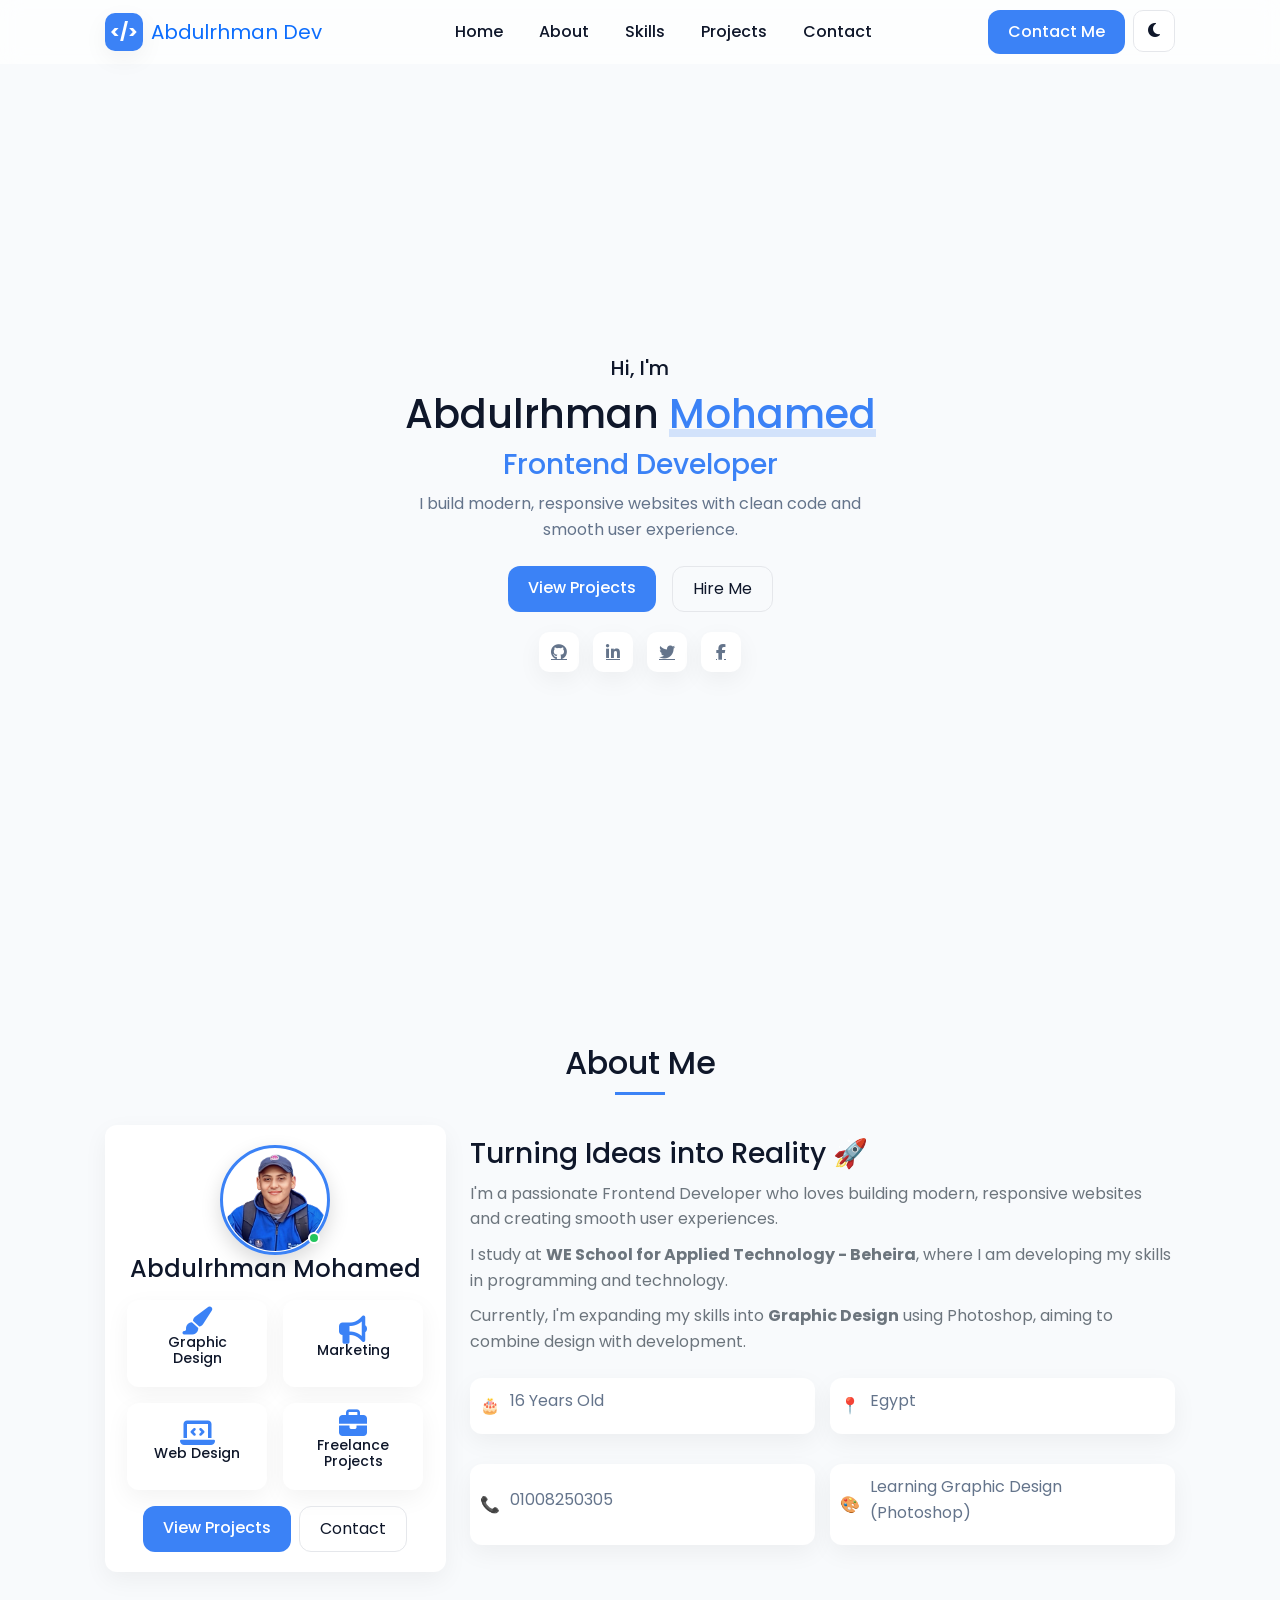
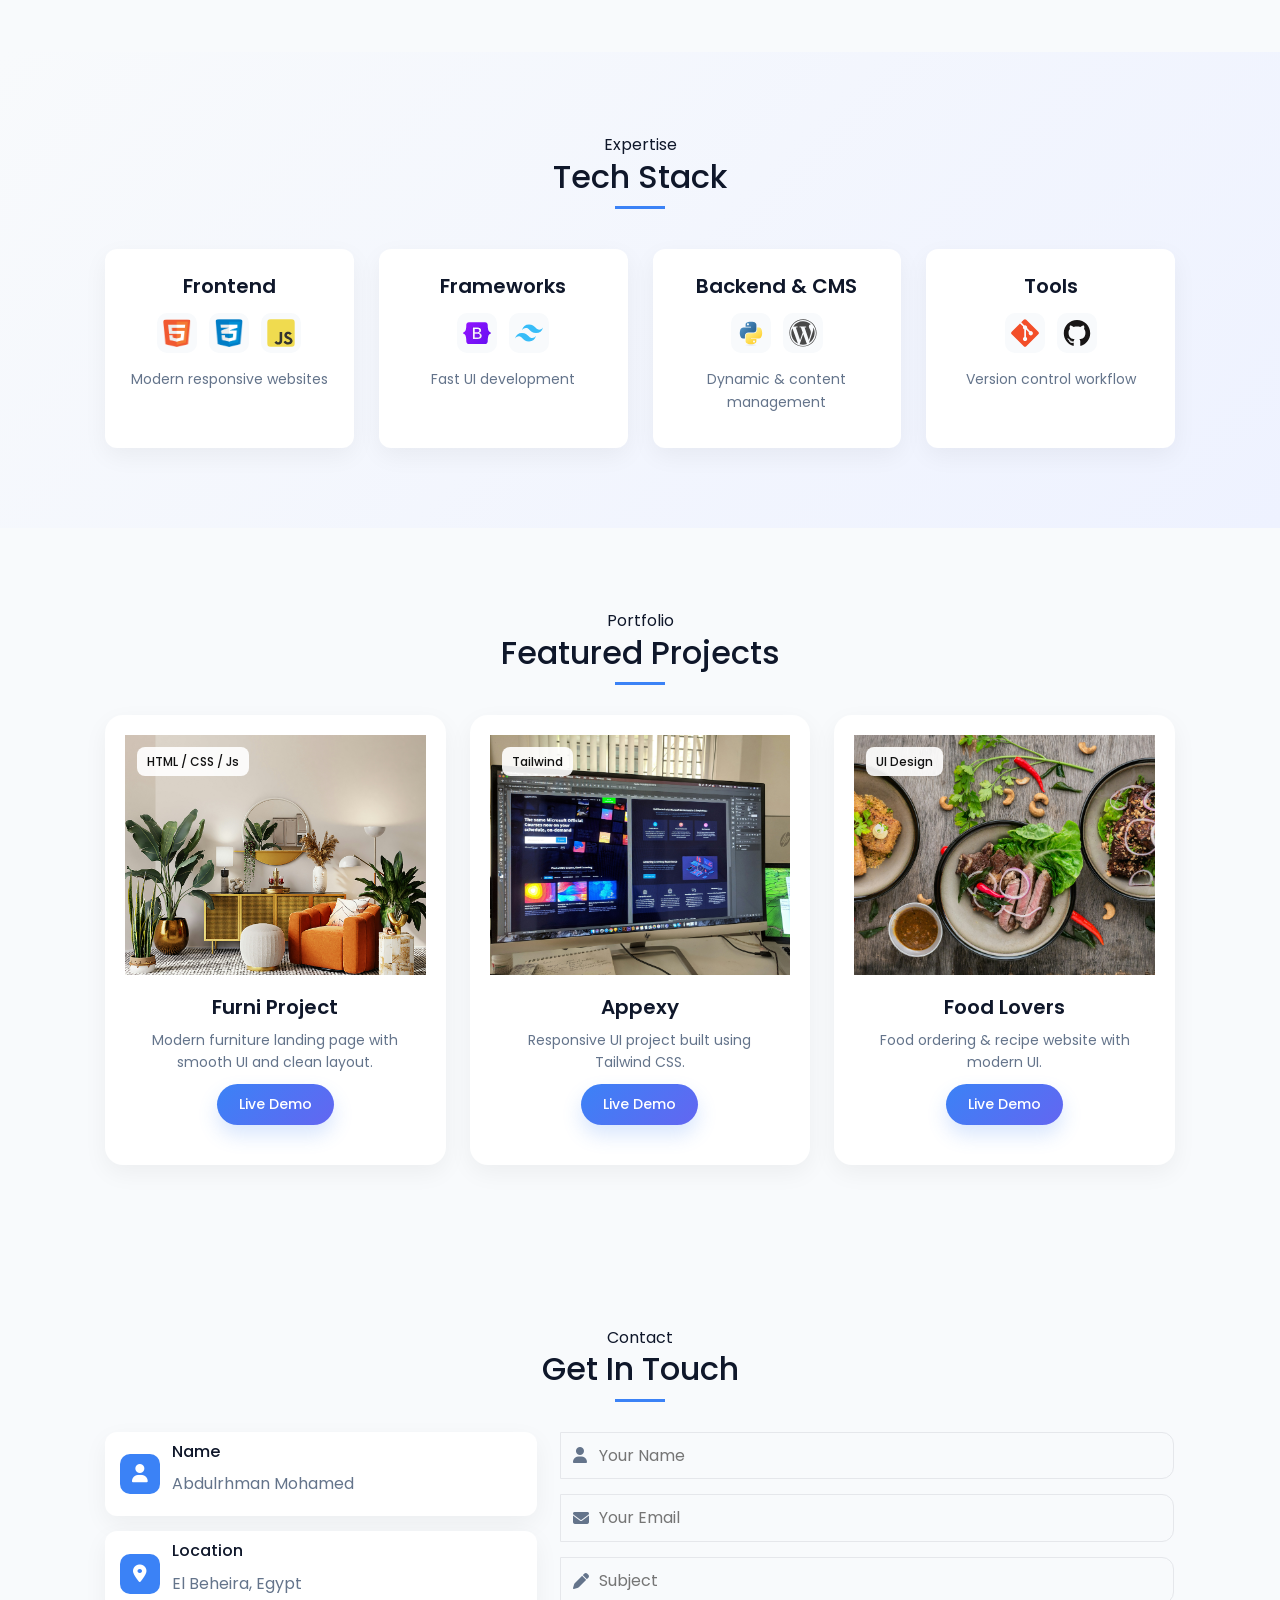
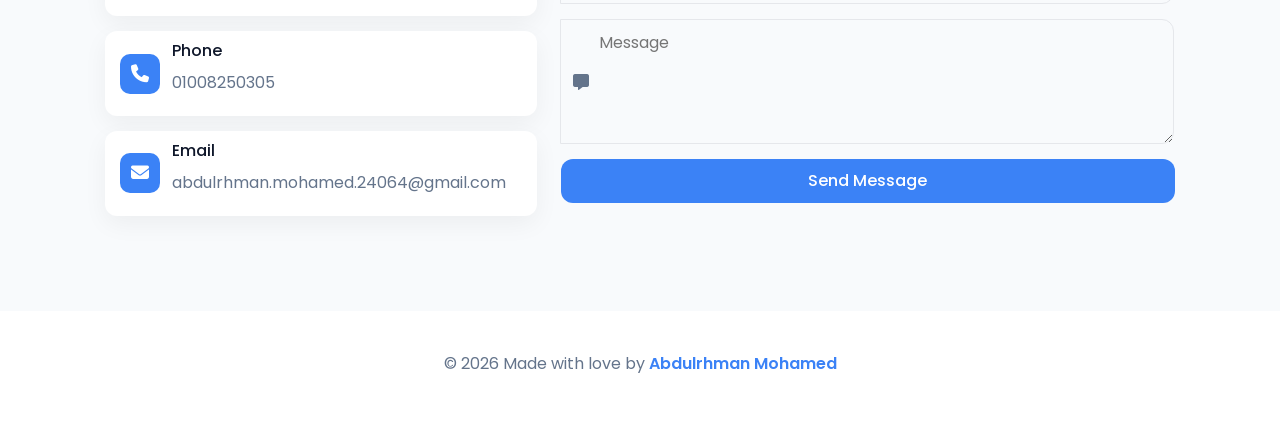
==== index.html @ c776bd5c "Add index page" ====
<!DOCTYPE html>
<html lang="en">

<head>
    <meta charset="UTF-8">
    <meta name="viewport" content="width=device-width, initial-scale=1.0">
    <title>Abdulrhman | Portfolio</title>
    <link rel="icon" href="https://cdn.jsdelivr.net/npm/bootstrap-icons@1.10.5/icons/code-slash.svg">

    <!-- Google Font -->
    <link href="https://fonts.googleapis.com/css2?family=Poppins:wght@300;400;500;600;700&display=swap"
        rel="stylesheet">

    <!-- Font Awesome -->
    <link rel="stylesheet" href="https://cdnjs.cloudflare.com/ajax/libs/font-awesome/6.5.0/css/all.min.css">

    <!-- Bootstrap -->
    <link rel="stylesheet" href="css/bootstrap.min.css">

    <!-- Main CSS -->
    <link rel="stylesheet" href="css/style.css">
</head>

<body>
    <!-- NAVBAR -->
    <nav class="navbar navbar-expand-lg main-navbar">
        <div class="container">
            <a class="navbar-brand d-flex align-items-center gap-2" href="#">
                <div class="logo-icon"><span>&lt;/&gt;</span></div>
                <span>Abdulrhman Dev</span>
            </a>
            <button class="navbar-toggler" type="button" data-bs-toggle="collapse" data-bs-target="#navbarMenu">
                <span class="navbar-toggler-icon"></span>
            </button>

            <div class="collapse navbar-collapse" id="navbarMenu">
                <ul class="navbar-nav mx-auto text-center">
                    <li class="nav-item"><a class="nav-link" href="#home">Home</a></li>
                    <li class="nav-item"><a class="nav-link" href="#about">About</a></li>
                    <li class="nav-item"><a class="nav-link" href="#expertise">Skills</a></li>
                    <li class="nav-item"><a class="nav-link" href="#projects">Projects</a></li>
                    <li class="nav-item"><a class="nav-link" href="#contact">Contact</a></li>
                </ul>
                <div class="d-flex gap-2">
                    <a href="#contact" class="btn main-btn">Contact Me</a>
                    <button id="themeToggle" class="theme-toggle">
                        <i class="fa-solid fa-moon"></i>
                    </button>
                </div>
            </div>
        </div>
    </nav>

    <!-- HERO -->
    <header id="home" class="hero-section">
        <div class="container text-center">
            <h5 class="hero-subtitle">Hi, I'm</h5>
            <h1 class="hero-title">Abdulrhman <span class="highlight">Mohamed</span></h1>
            <h3 class="hero-role">Frontend Developer</h3>
            <p class="hero-description">I build modern, responsive websites with clean code and smooth user experience.
            </p>
            <div class="mt-4 d-flex justify-content-center gap-3 flex-wrap">
                <a href="#projects" class="btn main-btn">View Projects</a>
                <a href="#contact" class="btn secondary-btn">Hire Me</a>
            </div>
            <div class="social-icons">
                <a href="https://github.com/abdo-m-dev" target="_blank"><i class="fab fa-github"></i></a>
                <a href="https://www.linkedin.com/in/abdulrhman-mohamed-a7a2b8349/"><i class="fab fa-linkedin-in"></i></a>
                <a href="#"><i class="fab fa-twitter"></i></a>
                <a href="https://www.facebook.com/profile.php?id=61552136586555"><i class="fab fa-facebook-f"></i></a>
            </div>
        </div>
    </header>

    <!-- ABOUT -->
    <section id="about">
        <div class="container">
            <div class="section-header text-center">
                <h2 class="section-title">About Me</h2>
                <div class="section-underline"></div>
            </div>
            <div class="row align-items-center g-4">
                <div class="col-lg-4">
                    <div class="about-card text-center">
                        <div class="image-wrapper">
                            <img src="images/profile.png" alt="profile" class="about-image">
                            <span class="status-dot"></span>
                        </div>
                        <h4>Abdulrhman Mohamed</h4>
                        <div class="freelance-cards d-flex flex-wrap justify-content-center gap-3 mt-3">
                            <div class="freelance-card"><i class="fa-solid fa-paint-brush fa-lg"></i>
                                <h5>Graphic Design</h5>
                            </div>
                            <div class="freelance-card"><i class="fa-solid fa-bullhorn fa-lg"></i>
                                <h5>Marketing</h5>
                            </div>
                            <div class="freelance-card"><i class="fa-solid fa-laptop-code fa-lg"></i>
                                <h5>Web Design</h5>
                            </div>
                            <div class="freelance-card"><i class="fa-solid fa-briefcase fa-lg"></i>
                                <h5>Freelance Projects</h5>
                            </div>
                        </div>
                        <div class="mt-3 d-flex gap-2 justify-content-center flex-wrap">
                            <a href="#projects" class="btn main-btn">View Projects</a>
                            <a href="#contact" class="btn secondary-btn">Contact</a>
                        </div>
                    </div>
                </div>

                <div class="col-lg-8">
                    <h3>Turning Ideas into Reality 🚀</h3>
                    <p class="text-muted">I'm a passionate Frontend Developer who loves building modern, responsive
                        websites and creating smooth user experiences.</p>
                    <p class="text-muted">I study at <strong>WE School for Applied Technology - Beheira</strong>, where
                        I am developing my skills in programming and technology.</p>
                    <p class="text-muted">Currently, I'm expanding my skills into <strong>Graphic Design</strong> using
                        Photoshop, aiming to combine design with development.</p>

                    <div class="about-info mt-4">
                        <div class="info-item"><span>🎂</span>
                            <p>16 Years Old</p>
                        </div>
                        <div class="info-item"><span>📍</span>
                            <p>Egypt</p>
                        </div>
                        <div class="info-item"><span>📞</span>
                            <p>01008250305</p>
                        </div>
                        <div class="info-item"><span>🎨</span>
                            <p>Learning Graphic Design (Photoshop)</p>
                        </div>
                    </div>
                </div>
            </div>
        </div>
    </section>
    <!-- SKILLS ================= -->
    <section id="expertise" class="expertise-section">
        <div class="container">

            <div class="section-header text-center">
                <span class="section-badge">Expertise</span>
                <h2 class="section-title">Tech Stack</h2>
                <div class="section-underline"></div>
            </div>

            <div class="expertise-grid">

                <!-- Frontend -->
                <div class="expertise-card">
                    <h5>Frontend</h5>
                    <div class="skills-logos">
                        <img src="images/Skills icons/html.png" alt="HTML">
                        <img src="images/Skills icons/css.png" alt="Css">
                        <img src="images/Skills icons/javascript-original.svg"
                            alt="JavaScript">
                    </div>
                    <p>Modern responsive websites</p>
                </div>

                <!-- Frameworks -->
                <div class="expertise-card">
                    <h5>Frameworks</h5>
                    <div class="skills-logos">
                        <img src="images/Skills icons/bootstrap-original.svg"
                            alt="Bootstrap">
                        <img src="images/Skills icons/tailwindcss-original.svg"
                            alt="Tailwind CSS">
                    </div>
                    <p>Fast UI development</p>
                </div>

                <!-- Backend / CMS -->
                <div class="expertise-card">
                    <h5>Backend & CMS</h5>
                    <div class="skills-logos">
                        <img src="images/Skills icons/python-original.svg"
                            alt="Python">
                        <img src="images/Skills icons/wordpress-plain.svg"
                            alt="WordPress">
                    </div>
                    <p>Dynamic & content management</p>
                </div>

                <!-- Tools -->
                <div class="expertise-card">
                    <h5>Tools</h5>
                    <div class="skills-logos">
                        <img src="images/Skills icons/git-original.svg" alt="Git">
                        <img src="images/Skills icons/github-original.svg"
                            alt="GitHub">
                    </div>
                    <p>Version control workflow</p>
                </div>

            </div>
        </div>
    </section>

    <!-- ================= PROJECTS ================= -->
    <section id="projects">
        <div class="container">

            <div class="section-header text-center">
                <span class="section-badge">Portfolio</span>
                <h2 class="section-title">Featured Projects</h2>
                <div class="section-underline"></div>
            </div>

            <div class="row g-4">

                <!-- Project -->
                <div class="col-lg-4 col-md-6">
                    <div class="project-card">

                        <div class="project-img">
                            <img src="images/Projects/Furni Proj.jpg" alt="Furni Project">
                            <div class="project-overlay">
                                <a href="https://abdo-m-dev.github.io/Frni-proj/" target="_blank" class="icon-btn">
                                    <i class="fa-solid fa-eye"></i>
                                </a>

                                <a href="https://github.com/abdo-m-dev/Frni-proj" target="_blank" class="icon-btn">
                                    <i class="fa-brands fa-github"></i>
                                </a>
                            </div>

                            <span class="project-badge">HTML / CSS / Js</span>
                        </div>

                        <div class="project-content">
                            <h5>Furni Project</h5>
                            <p>Modern furniture landing page with smooth UI and clean layout.</p>

                            <div class="project-buttons">
                                <a href="https://abdo-m-dev.github.io/Frni-proj/" target="_blank" class="btn main-btn">
                            Live Demo
                                </a>
                            </div>
                        </div>

                    </div>
                </div>

                <!-- Project -->
                <div class="col-lg-4 col-md-6">
                    <div class="project-card">

                        <div class="project-img">
                            <img src="images/Projects/Appexy.jpg" alt="Appexy">

                            <div class="project-overlay">
                                <a href="https://abdo-m-dev.github.io/Appexy/" target="_blank" class="icon-btn">
                                    <i class="fa-solid fa-eye"></i>
                                </a>

                                <a href="https://github.com/abdo-m-dev/Appexy" target="_blank" class="icon-btn">
                                    <i class="fa-brands fa-github"></i>
                                </a>
                            </div>

                            <span class="project-badge">Tailwind</span>
                        </div>

                        <div class="project-content">
                            <h5>Appexy</h5>
                            <p>Responsive UI project built using Tailwind CSS.</p>

                            <div class="project-buttons">
                                <a href="https://abdo-m-dev.github.io/Appexy/" target="_blank" class="btn main-btn">
                                Live Demo
                                </a>
                            </div>
                        </div>

                    </div>
                </div>

                <!-- Project -->
                <div class="col-lg-4 col-md-6">
                    <div class="project-card">

                        <div class="project-img">
                            <img src="images/Projects/Food Lovers.jpg" alt="Food">
                            <div class="project-overlay">
                                <a href="https://abdo-m-dev.github.io/FoodLovers/" target="_blank" class="icon-btn">
                                    <i class="fa-solid fa-eye"></i>
                                </a>

                                <a href="https://github.com/abdo-m-dev/FoodLovers" target="_blank" class="icon-btn">
                                    <i class="fa-brands fa-github"></i>
                                </a>
                            </div>

                            <span class="project-badge">UI Design</span>
                        </div>

                        <div class="project-content">
                            <h5>Food Lovers</h5>
                            <p>Food ordering & recipe website with modern UI.</p>

                            <div class="project-buttons">
                                <a href="https://abdo-m-dev.github.io/FoodLovers/" target="_blank" class="btn main-btn">
                                    Live Demo
                                </a>
                            </div>
                        </div>

                    </div>
                </div>

            </div>
        </div>
    </section>
    <!-- ================= CONTACT ================= -->
    <section id="contact" class="contact-section">
        <div class="container">

            <div class="section-header text-center">
                <span class="section-badge">Contact</span>
                <h2 class="section-title">Get In Touch</h2>
                <div class="section-underline"></div>
            </div>

            <div class="row g-4">

                <!-- INFO -->
                <div class="col-md-5">
                    <div class="contact-info-box">

                        <div class="info-item">
                            <i class="fas fa-user"></i>
                            <div>
                                <h6>Name</h6>
                                <p>Abdulrhman Mohamed</p>
                            </div>
                        </div>

                        <div class="info-item">
                            <i class="fas fa-location-dot"></i>
                            <div>
                                <h6>Location</h6>
                                <p>El Beheira, Egypt</p>
                            </div>
                        </div>

                        <div class="info-item">
                            <i class="fas fa-phone"></i>
                            <div>
                                <h6>Phone</h6>
                                <p>01008250305</p>
                            </div>
                        </div>

                        <div class="info-item">
                            <i class="fas fa-envelope"></i>
                            <div>
                                <h6>Email</h6>
                                <p>abdulrhman.mohamed.24064@gmail.com</p>
                            </div>
                        </div>

                    </div>
                </div>

                <!-- FORM -->
                <div class="col-md-7">
                    <form class="contact-form">

                        <div class="input-group">
                            <i class="fas fa-user"></i>
                            <input type="text" placeholder="Your Name">
                        </div>

                        <div class="input-group">
                            <i class="fas fa-envelope"></i>
                            <input type="email" placeholder="Your Email">
                        </div>

                        <div class="input-group">
                            <i class="fas fa-pen"></i>
                            <input type="text" placeholder="Subject">
                        </div>

                        <div class="input-group">
                            <i class="fas fa-message"></i>
                            <textarea rows="4" placeholder="Message"></textarea>
                        </div>

                        <button class="btn main-btn w-100">Send Message</button>

                    </form>
                </div>

            </div>

        </div>
    </section>

    <!-- ================= FOOTER ================= -->
    <footer class="footer text-center">
        <div class="container">
            <p>
                © 2026 Made with love by
                <span class="footer-name">Abdulrhman Mohamed</span>
            </p>
        </div>
    </footer>

    <!-- ================= SCROLL TO TOP BUTTON ================= -->
    <button id="scrollTopBtn">↑</button>

    <!-- ================= JS SCRIPTS ================= -->
    <script src="js/bootstrap.bundle.min.js"></script>
    <script src="js/main.js"></script>
---- css/style.css ----
/* ================= ROOT ================= */
:root {
    --bg: #f8fafc;
    --text: #0f172a;
    --muted: #64748b;

    --primary: #3b82f6;
    --primary-hover: #2563eb;

    --card: #ffffff;
    --border: #e5e7eb;

    --radius: 12px;
    --transition: 0.3s ease;

    --shadow: 0 8px 25px rgba(0,0,0,0.05);
    --shadow-hover: 0 15px 35px rgba(59,130,246,0.12);
}

/* DARK MODE */
body.dark-mode {
    --bg: #020617;
    --text: #e2e8f0;
    --muted: #94a3b8;

    --card: #0f172a;
    --border: #1e293b;
}

/* ================= RESET ================= */
* {
    margin: 0;
    padding: 0;
    box-sizing: border-box;
}

body {
    font-family: 'Poppins', sans-serif;
    background: var(--bg);
    color: var(--text);
    scroll-behavior: smooth;
    line-height: 1.6;
}

/* ================= GLOBAL ================= */
section {
    padding: 80px 0;
}

.container {
    max-width: 1100px;
    margin: auto;
    padding: 0 15px;
}

h1,h2,h3,h4,h5,h6 {
    margin-bottom: 10px;
}

p {
    color: var(--muted);
    margin-bottom: 10px;
}

/* Scroll Button */
#scrollTopBtn {
    position: fixed;
    bottom: 25px;
    right: 25px;
    width: 45px;
    height: 45px;
    border: none;
    border-radius: 50%;
    background: var(--primary);
    color: #fff;
    font-size: 20px;
    cursor: pointer;
    display: none;
    box-shadow: var(--shadow);
    transition: var(--transition);
}

#scrollTopBtn:hover {
    transform: translateY(-5px);
    background: var(--primary-hover);
}

/* ================= NAVBAR ================= */
.main-navbar {
    position: sticky;
    top: 0;
    z-index: 999;
    background: rgba(255,255,255,0.7);
    backdrop-filter: blur(10px);
    transition: 0.3s;
}

body.dark-mode .main-navbar {
    background: rgba(15,23,42,0.7);
    backdrop-filter: blur(10px);
    border-bottom: 1px solid var(--border);
}

.logo-icon {
    width: 38px;
    height: 38px;
    background: var(--primary);
    color: #fff;
    display: flex;
    align-items: center;
    justify-content: center;
    border-radius: 10px;
    font-weight: 700;
    font-size: 18px;
    box-shadow: var(--shadow);
    transition: var(--transition);
}

.logo-icon:hover {
    transform: scale(1.1);
    background: var(--primary-hover);
}

.navbar .nav-link {
    color: var(--text);
    margin: 0 10px;
    font-weight: 500;
    position: relative;
}

/* underline */
.navbar .nav-link::after {
    content: "";
    position: absolute;
    left: 0;
    bottom: -4px;
    width: 0%;
    height: 2px;
    background: var(--primary);
    transition: var(--transition);
}

.navbar .nav-link:hover::after {
    width: 100%;
}

/* Hamburger Fix */
.navbar-toggler {
    border: none;
    outline: none;
}

.navbar-toggler-icon {
    background-image: none;
    width: 25px;
    height: 3px;
    background-color: var(--text);
    position: relative;
    display: block;
}

.navbar-toggler-icon::before,
.navbar-toggler-icon::after {
    content: "";
    position: absolute;
    width: 25px;
    height: 3px;
    background-color: var(--text);
    left: 0;
    transition: 0.3s;
}

.navbar-toggler-icon::before {
    top: -8px;
}

.navbar-toggler-icon::after {
    top: 8px;
}

.theme-toggle {
    border: 1px solid var(--border);
    background: var(--card);
    color: var(--text);
    width: 42px;
    height: 42px;
    border-radius: 10px;
    cursor: pointer;
    transition: 0.3s ease;
}

.theme-toggle:hover {
    background: var(--primary);
    color: #fff;
}

/* ================= HERO ================= */
.hero-section {
    min-height: 100vh;
    display: flex;
    align-items: center;
    text-align: center;
}

.highlight {
    color: var(--primary);
    position: relative;
}

.highlight::after {
    content: "";
    position: absolute;
    width: 100%;
    height: 8px;
    background: var(--primary);
    bottom: 5px;
    left: 0;
    z-index: -1;
    opacity: 0.2;
}

.hero-role {
    color: var(--primary);
    margin: 10px 0;
}

.hero-description {
    max-width: 500px;
    margin: 0 auto;
}

/* ================= BUTTONS ================= */
.main-btn {
    background: var(--primary);
    color: #fff;
    border-radius: var(--radius);
    padding: 10px 20px;
    border: none;
    font-weight: 500;
    transition: 0.3s;
}

.main-btn:hover {
    background: var(--primary-hover);
}

.secondary-btn {
    border: 1px solid var(--border);
    background: transparent;
    color: var(--text);
    border-radius: var(--radius);
    padding: 10px 20px;
    transition: 0.3s;
}

.secondary-btn:hover {
    background: var(--primary);
    color: #fff;
}

/* ================= SOCIAL ================= */
.social-icons {
    margin-top: 20px;
}

.social-icons a {
    width: 40px;
    height: 40px;
    display: inline-flex;
    align-items: center;
    justify-content: center;
    border-radius: 10px;
    background: var(--card);
    color: var(--muted);
    margin: 0 5px;
    transition: var(--transition);
    box-shadow: var(--shadow);
}

.social-icons a:hover {
    background: var(--primary);
    color: #fff;
    transform: translateY(-3px);
}

/* ================= SECTIONS ================= */
.section-title {
    font-size: 32px;
    text-align: center;
}

.section-underline {
    width: 50px;
    height: 3px;
    background: var(--primary);
    margin: 10px auto 30px;
}

/* ================= CARDS ================= */
.about-card,
.project-card {
    background: var(--card);
    padding: 20px;
    border-radius: var(--radius);
    box-shadow: var(--shadow);
    transition: var(--transition);
    height: 100%;
}

.about-card:hover,
.project-card:hover {
    transform: translateY(-6px);
    box-shadow: var(--shadow-hover);
}

/* ================= ABOUT ================= */
.about-image {
    width: 110px;
    height: 110px;
    border-radius: 50%;
    object-fit: cover;
    display: block;
    margin: 0 auto 15px;
    border: 3px solid var(--primary);
    box-shadow: 0 8px 20px rgba(0,0,0,0.15);
    transition: 0.3s ease;
    padding: 1%;
}

.about-info {
    display: grid;
    grid-template-columns: repeat(2, 1fr);
    gap: 15px;
}

.about-info .info-item {
    display: flex;
    align-items: center;
    gap: 10px;
    background: var(--card);
    padding: 10px;
    border-radius: var(--radius);
    box-shadow: var(--shadow);
    transition: var(--transition);
}

.about-info .info-item:hover {
    transform: translateY(-4px);
    box-shadow: var(--shadow-hover);
}

/* Image Wrapper */
.image-wrapper {
    position: relative;
    width: fit-content;
    margin: auto;
}

.about-image {
    width: 110px;
    height: 110px;
    border-radius: 50%;
    object-fit: cover;
    display: block;
    margin: 0 auto;
    border: 3px solid var(--primary);
    box-shadow: 0 8px 20px rgba(0,0,0,0.15);
    transition: transform 0.3s ease;
}

.status-dot {
    position: absolute;
    bottom: 11px;
    right: 10px;
    width: 12px;
    height: 12px;
    background: #22c55e;
    border-radius: 50%;
    border: 2px solid var(--card);
    animation: scaleDot 1.8s ease-in-out infinite;
    transition: transform 0.3s ease;
}

.image-wrapper:hover .about-image {
    transform: scale(1.05);
}

.image-wrapper:hover .status-dot {
    transform: scale(1.5);
}

@keyframes scaleDot {
    0%, 100% { transform: scale(1); }
    50% { transform: scale(1.25); }
}

.about-image:hover {
    transform: scale(1.05);
}

/* ================= FREELANCE ================= */
.freelance-cards {
  display: flex;
  flex-wrap: wrap;
  gap: 20px;
  justify-content: center;
}

.freelance-card {
  width: 40%;
  background: var(--card);
  color: var(--text);
  border-radius: var(--radius);
  padding: 20px 15px;
  text-align: center;
  box-shadow: var(--shadow);
  transition: transform 0.3s ease, box-shadow 0.3s ease;
  cursor: pointer;
  min-width: 140px;
  display: flex;
  flex-direction: column;
  align-items: center;
  justify-content: center;
  gap: 12px;
}

.freelance-card i {
  font-size: 28px;
  color: var(--primary);
  transition: transform 0.3s ease, color 0.3s ease;
}

.freelance-card h5 {
  margin: 0;
  font-size: 14px;
  font-weight: 500;
  transition: color 0.3s ease;
}

.freelance-card:hover {
  transform: translateY(-8px);
  box-shadow: 0 15px 35px rgba(59,130,246,0.12);
}

.freelance-card:hover i {
  transform: scale(1.2);
  color: var(--primary-hover);
}

.freelance-card:hover h5 {
  color: var(--text);
}

/* ================= SKILLS ================= */
.expertise-section {
    background: linear-gradient(135deg, var(--bg), #eef2ff);
}

body.dark-mode .expertise-section {
    background: #020617;
}

.expertise-grid {
    display: grid;
    grid-template-columns: repeat(auto-fit, minmax(240px, 1fr));
    gap: 25px;
    margin-top: 40px;
}

.expertise-card {
    background: var(--card);
    padding: 25px;
    border-radius: var(--radius);
    text-align: center;
    box-shadow: var(--shadow);
    transition: var(--transition);
    position: relative;
}

.expertise-card:hover {
    transform: translateY(-10px);
    box-shadow: var(--shadow-hover);
}

.expertise-card h5 {
    margin-bottom: 15px;
    font-weight: 600;
}

.skills-logos {
    display: flex;
    justify-content: center;
    flex-wrap: wrap;
    gap: 12px;
    margin-bottom: 15px;
}

.skills-logos img {
    width: 40px;
    height: 40px;
    padding: 6px;
    background: var(--bg);
    border-radius: 10px;
    transition: var(--transition);
}

.skills-logos img:hover {
    transform: scale(1.3);
}

.expertise-card p {
    font-size: 14px;
}

@media (max-width: 768px) {
    .skills-logos img {
        width: 35px;
        height: 35px;
    }
}
/* ===== PROJECTS===== */

.project-card {
    border-radius: 18px;
    overflow: hidden;
    background: var(--card);
    transition: 0.4s ease;
    position: relative;
}

/* Hover Elevation */
.project-card:hover {
    transform: translateY(-12px) scale(1.01);
    box-shadow: 0 20px 50px rgba(0,0,0,0.1);
}

/* IMAGE */
.project-img {
    position: relative;
    overflow: hidden;
}

.project-img img {
    width: 100%;
    height: 240px;
    object-fit: cover;
    transition: 0.6s ease;
}

/* Smooth Zoom */
.project-card:hover img {
    transform: scale(1.08);
}

/* OVERLAY (Glass effect 💎) */
.project-overlay {
    position: absolute;
    inset: 0;
    display: flex;
    justify-content: center;
    align-items: center;
    gap: 18px;

    background: rgba(15,23,42,0.4);
    backdrop-filter: blur(6px);

    opacity: 0;
    transition: 0.4s;
}

.project-card:hover .project-overlay {
    opacity: 1;
}

/* ICON BUTTON */
.icon-btn {
    width: 48px;
    height: 48px;
    border-radius: 50%;
    background: rgba(255,255,255,0.9);
    color: #111;

    display: flex;
    align-items: center;
    justify-content: center;

    font-size: 18px;

    transition: 0.3s;
}

/* Hover ناعم مش لون تقيل */
.icon-btn:hover {
    transform: translateY(-5px) scale(1.1);
    background: white;
    box-shadow: 0 10px 25px rgba(0,0,0,0.15);
}

/* BADGE */
.project-badge {
    position: absolute;
    top: 12px;
    left: 12px;
    background: rgba(255,255,255,0.9);
    color: #111;
    padding: 5px 10px;
    font-size: 12px;
    border-radius: 8px;
    font-weight: 500;
}

/* CONTENT */
.project-content {
    padding: 20px;
    text-align: center;
}

.project-content h5 {
    font-weight: 600;
}

.project-content p {
    font-size: 14px;
}
.project-buttons .main-btn {
    position: relative;
    overflow: hidden;
    border-radius: 30px;
    padding: 10px 22px;
    font-size: 14px;
    font-weight: 500;
    background: linear-gradient(135deg, #3b82f6, #6366f1);
    border: none;
    color: #fff;
    transition: 0.4s;
    box-shadow: 0 10px 20px rgba(59,130,246,0.2);
}

/* Glow effect */
.project-buttons .main-btn::before {
    content: "";
    position: absolute;
    top: 0;
    left: -100%;
    width: 100%;
    height: 100%;
    background: linear-gradient(120deg, transparent, rgba(255,255,255,0.4), transparent);
    transition: 0.5s;
}

/* Hover */
.project-buttons .main-btn:hover::before {
    left: 100%;
}

.project-buttons .main-btn:hover {
    transform: translateY(-3px) scale(1.03);
    box-shadow: 0 15px 30px rgba(99,102,241,0.4);
}
/* Responsive */
@media (max-width: 768px) {
    .project-img img {
        height: 200px;
    }
}
/* ================= CONTACT ================= */
.contact-info-box .info-item {
  display: flex;
  align-items: center;
  gap: 12px;
  margin-bottom: 15px;
  background: var(--card);
  padding: 10px 15px;
  border-radius: var(--radius);
  box-shadow: var(--shadow);
  transition: box-shadow 0.3s ease;
}

.contact-info-box .info-item i {
  width: 40px;
  height: 40px;
  min-width: 40px;
  display: flex;
  align-items: center;
  justify-content: center;
  font-size: 18px;
  background: var(--primary);
  color: #fff;
  border-radius: 10px;
  flex-shrink: 0;
  transition: transform 0.3s ease, background 0.3s ease;
}

.contact-info-box .info-item:hover {
  box-shadow: var(--shadow-hover);
}

.contact-info-box .info-item:hover i {
  transform: scale(1.1);
  background: var(--primary-hover);
}

@media (max-width: 768px) {
  .contact-info-box .info-item {
    flex-direction: row;
    gap: 10px;
  }

  .contact-info-box .info-item i {
    width: 35px;
    height: 35px;
    font-size: 16px;
  }
}

.info-item {
    display: flex;
    align-items: center;
    gap: 12px;
    margin-bottom: 15px;
}

.info-item i {
    width: 40px !important;
    height: 40px !important;
    background: var(--primary);
    color: #fff;
    border-radius: 10px;
    display: flex;
    align-items: center;
    justify-content: center;
}

.contact-form .input-group {
    position: relative;
    margin-bottom: 15px;
}

.input-group i {
    position: absolute;
    left: 12px;
    top: 50%;
    transform: translateY(-50%);
    color: var(--muted);
}

.input-group input,
.input-group textarea {
    width: 100%;
    padding: 10px 12px 10px 38px;
    border-radius: var(--radius);
    border: 1px solid var(--border);
    background: transparent;
    color: var(--text);
}

.input-group input:focus,
.input-group textarea:focus {
    border-color: var(--primary);
    outline: none;
}

/* ================= FOOTER ================= */
.footer {
    padding: 40px 0;
    text-align: center;
    background: var(--card);
}

.footer-name {
    color: var(--primary);
    font-weight: 600;
    position: relative;
}

.footer-name::after {
    content: "";
    position: absolute;
    left: 0;
    bottom: -4px;
    width: 0%;
    height: 2px;
    background: var(--primary);
    transition: var(--transition);
}

.footer-name:hover::after {
    width: 100%;
}

/* ================= ANIMATION ================= */
@keyframes fadeUp {
    from {
        opacity: 0;
        transform: translateY(25px);
    }
    to {
        opacity: 1;
        transform: translateY(0);
    }
}

.hero-title,
.hero-role,
.hero-description {
    animation: fadeUp 1s ease;
}

/* ================= RESPONSIVE ================= */
@media (max-width: 768px) {

    section {
        padding: 60px 0;
    }

    .hero-title {
        font-size: 36px;
    }

    .section-title {
        font-size: 24px;
    }

    .navbar .nav-link {
        margin: 8px 0;
    }
}
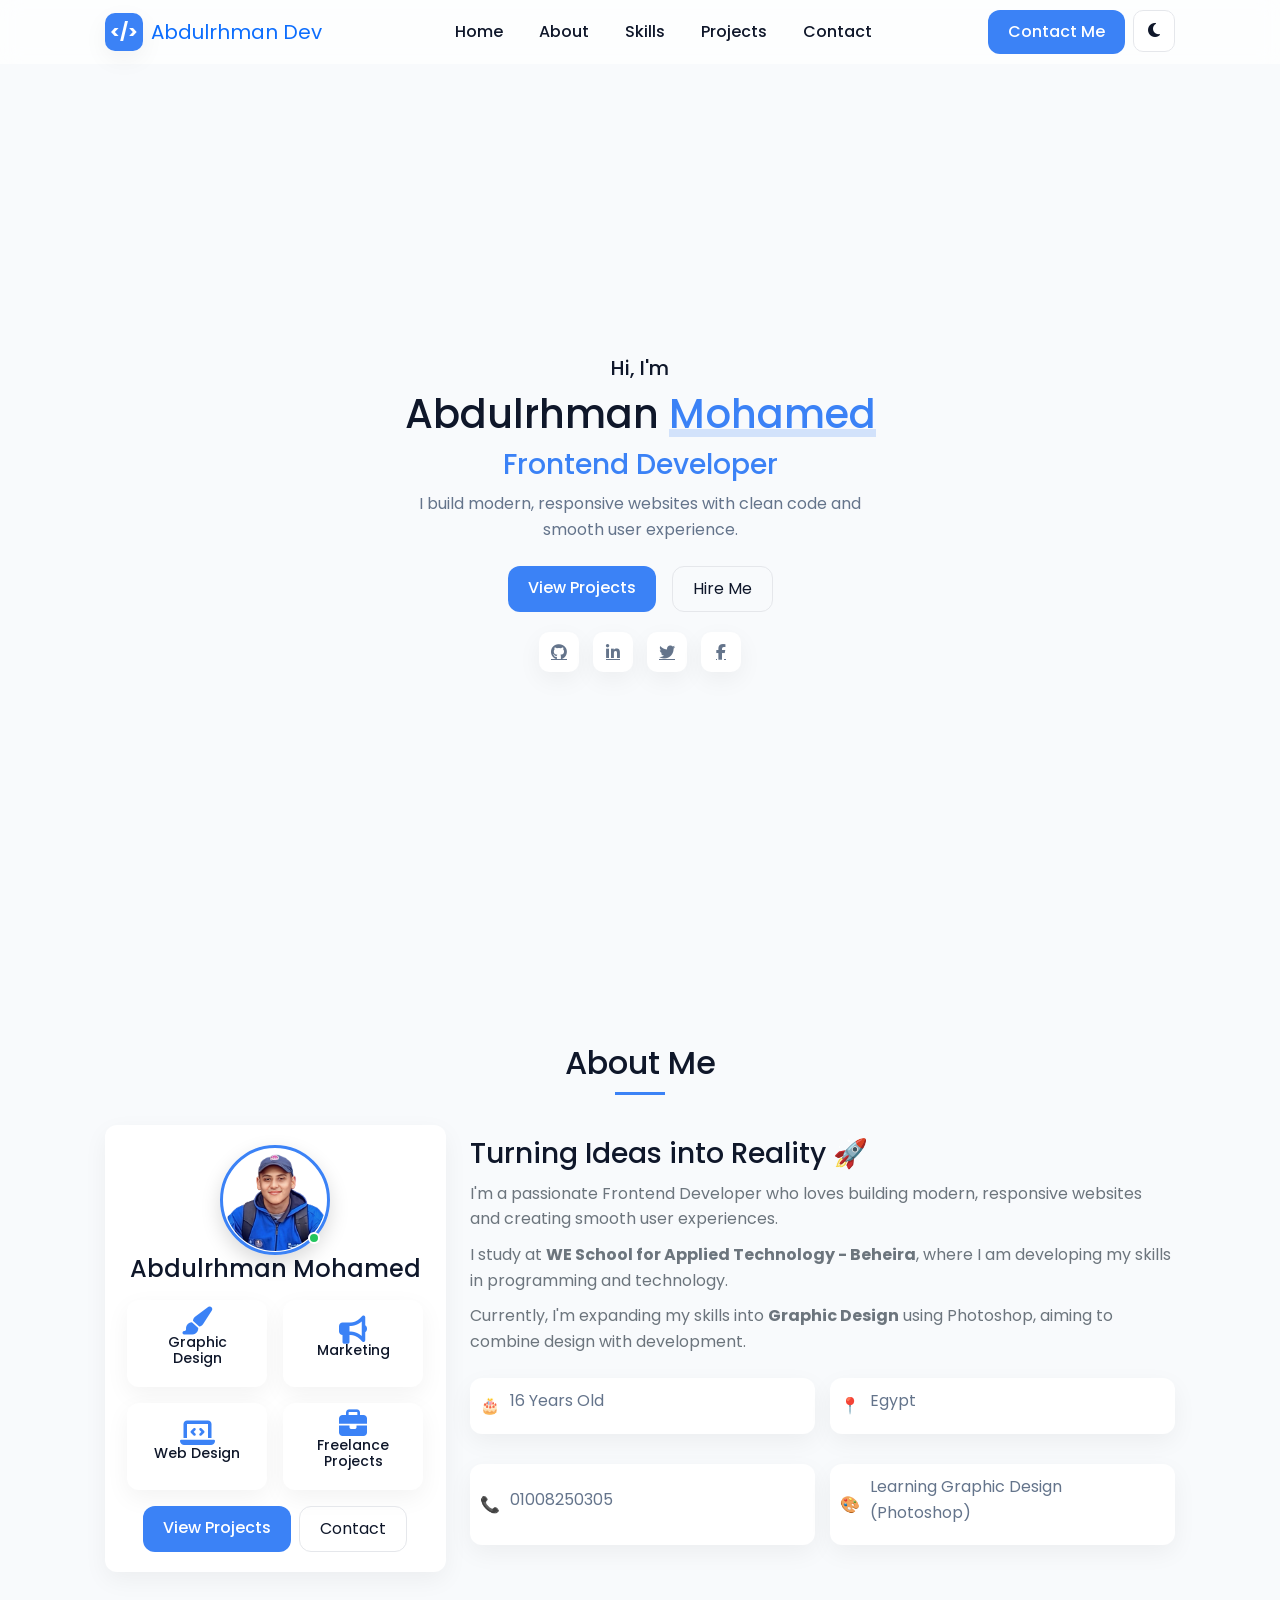
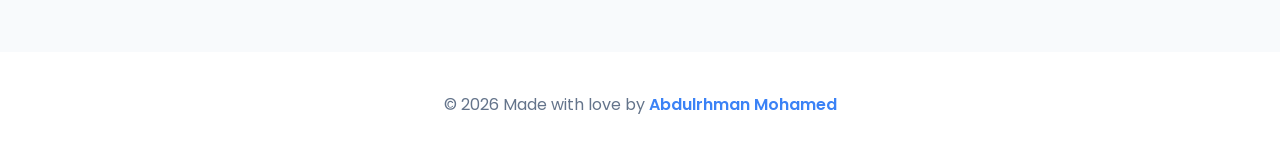
==== commit 81df04d5: "تحديثات: حذف ملفات، تعديل نصوص وتحريك sections" ====
--- a/index.html
+++ b/index.html
@@ -35,11 +35,11 @@
 
             <div class="collapse navbar-collapse" id="navbarMenu">
                 <ul class="navbar-nav mx-auto text-center">
-                    <li class="nav-item"><a class="nav-link" href="#home">Home</a></li>
+                    <li class="nav-item"><a class="nav-link" href="index.html">Home</a></li>
                     <li class="nav-item"><a class="nav-link" href="#about">About</a></li>
-                    <li class="nav-item"><a class="nav-link" href="#expertise">Skills</a></li>
-                    <li class="nav-item"><a class="nav-link" href="#projects">Projects</a></li>
-                    <li class="nav-item"><a class="nav-link" href="#contact">Contact</a></li>
+                    <li class="nav-item"><a class="nav-link" href="skills.html">Skills</a></li>
+                    <li class="nav-item"><a class="nav-link" href="projects.html">Projects</a></li>
+                    <li class="nav-item"><a class="nav-link" href="contact.html">Contact</a></li>
                 </ul>
                 <div class="d-flex gap-2">
                     <a href="#contact" class="btn main-btn">Contact Me</a>
@@ -135,268 +135,6 @@
             </div>
         </div>
     </section>
-    <!-- SKILLS ================= -->
-    <section id="expertise" class="expertise-section">
-        <div class="container">
-
-            <div class="section-header text-center">
-                <span class="section-badge">Expertise</span>
-                <h2 class="section-title">Tech Stack</h2>
-                <div class="section-underline"></div>
-            </div>
-
-            <div class="expertise-grid">
-
-                <!-- Frontend -->
-                <div class="expertise-card">
-                    <h5>Frontend</h5>
-                    <div class="skills-logos">
-                        <img src="images/Skills icons/html.png" alt="HTML">
-                        <img src="images/Skills icons/css.png" alt="Css">
-                        <img src="images/Skills icons/javascript-original.svg"
-                            alt="JavaScript">
-                    </div>
-                    <p>Modern responsive websites</p>
-                </div>
-
-                <!-- Frameworks -->
-                <div class="expertise-card">
-                    <h5>Frameworks</h5>
-                    <div class="skills-logos">
-                        <img src="images/Skills icons/bootstrap-original.svg"
-                            alt="Bootstrap">
-                        <img src="images/Skills icons/tailwindcss-original.svg"
-                            alt="Tailwind CSS">
-                    </div>
-                    <p>Fast UI development</p>
-                </div>
-
-                <!-- Backend / CMS -->
-                <div class="expertise-card">
-                    <h5>Backend & CMS</h5>
-                    <div class="skills-logos">
-                        <img src="images/Skills icons/python-original.svg"
-                            alt="Python">
-                        <img src="images/Skills icons/wordpress-plain.svg"
-                            alt="WordPress">
-                    </div>
-                    <p>Dynamic & content management</p>
-                </div>
-
-                <!-- Tools -->
-                <div class="expertise-card">
-                    <h5>Tools</h5>
-                    <div class="skills-logos">
-                        <img src="images/Skills icons/git-original.svg" alt="Git">
-                        <img src="images/Skills icons/github-original.svg"
-                            alt="GitHub">
-                    </div>
-                    <p>Version control workflow</p>
-                </div>
-
-            </div>
-        </div>
-    </section>
-
-    <!-- ================= PROJECTS ================= -->
-    <section id="projects">
-        <div class="container">
-
-            <div class="section-header text-center">
-                <span class="section-badge">Portfolio</span>
-                <h2 class="section-title">Featured Projects</h2>
-                <div class="section-underline"></div>
-            </div>
-
-            <div class="row g-4">
-
-                <!-- Project -->
-                <div class="col-lg-4 col-md-6">
-                    <div class="project-card">
-
-                        <div class="project-img">
-                            <img src="images/Projects/Furni Proj.jpg" alt="Furni Project">
-                            <div class="project-overlay">
-                                <a href="https://abdo-m-dev.github.io/Frni-proj/" target="_blank" class="icon-btn">
-                                    <i class="fa-solid fa-eye"></i>
-                                </a>
-
-                                <a href="https://github.com/abdo-m-dev/Frni-proj" target="_blank" class="icon-btn">
-                                    <i class="fa-brands fa-github"></i>
-                                </a>
-                            </div>
-
-                            <span class="project-badge">HTML / CSS / Js</span>
-                        </div>
-
-                        <div class="project-content">
-                            <h5>Furni Project</h5>
-                            <p>Modern furniture landing page with smooth UI and clean layout.</p>
-
-                            <div class="project-buttons">
-                                <a href="https://abdo-m-dev.github.io/Frni-proj/" target="_blank" class="btn main-btn">
-                            Live Demo
-                                </a>
-                            </div>
-                        </div>
-
-                    </div>
-                </div>
-
-                <!-- Project -->
-                <div class="col-lg-4 col-md-6">
-                    <div class="project-card">
-
-                        <div class="project-img">
-                            <img src="images/Projects/Appexy.jpg" alt="Appexy">
-
-                            <div class="project-overlay">
-                                <a href="https://abdo-m-dev.github.io/Appexy/" target="_blank" class="icon-btn">
-                                    <i class="fa-solid fa-eye"></i>
-                                </a>
-
-                                <a href="https://github.com/abdo-m-dev/Appexy" target="_blank" class="icon-btn">
-                                    <i class="fa-brands fa-github"></i>
-                                </a>
-                            </div>
-
-                            <span class="project-badge">Tailwind</span>
-                        </div>
-
-                        <div class="project-content">
-                            <h5>Appexy</h5>
-                            <p>Responsive UI project built using Tailwind CSS.</p>
-
-                            <div class="project-buttons">
-                                <a href="https://abdo-m-dev.github.io/Appexy/" target="_blank" class="btn main-btn">
-                                Live Demo
-                                </a>
-                            </div>
-                        </div>
-
-                    </div>
-                </div>
-
-                <!-- Project -->
-                <div class="col-lg-4 col-md-6">
-                    <div class="project-card">
-
-                        <div class="project-img">
-                            <img src="images/Projects/Food Lovers.jpg" alt="Food">
-                            <div class="project-overlay">
-                                <a href="https://abdo-m-dev.github.io/FoodLovers/" target="_blank" class="icon-btn">
-                                    <i class="fa-solid fa-eye"></i>
-                                </a>
-
-                                <a href="https://github.com/abdo-m-dev/FoodLovers" target="_blank" class="icon-btn">
-                                    <i class="fa-brands fa-github"></i>
-                                </a>
-                            </div>
-
-                            <span class="project-badge">UI Design</span>
-                        </div>
-
-                        <div class="project-content">
-                            <h5>Food Lovers</h5>
-                            <p>Food ordering & recipe website with modern UI.</p>
-
-                            <div class="project-buttons">
-                                <a href="https://abdo-m-dev.github.io/FoodLovers/" target="_blank" class="btn main-btn">
-                                    Live Demo
-                                </a>
-                            </div>
-                        </div>
-
-                    </div>
-                </div>
-
-            </div>
-        </div>
-    </section>
-    <!-- ================= CONTACT ================= -->
-    <section id="contact" class="contact-section">
-        <div class="container">
-
-            <div class="section-header text-center">
-                <span class="section-badge">Contact</span>
-                <h2 class="section-title">Get In Touch</h2>
-                <div class="section-underline"></div>
-            </div>
-
-            <div class="row g-4">
-
-                <!-- INFO -->
-                <div class="col-md-5">
-                    <div class="contact-info-box">
-
-                        <div class="info-item">
-                            <i class="fas fa-user"></i>
-                            <div>
-                                <h6>Name</h6>
-                                <p>Abdulrhman Mohamed</p>
-                            </div>
-                        </div>
-
-                        <div class="info-item">
-                            <i class="fas fa-location-dot"></i>
-                            <div>
-                                <h6>Location</h6>
-                                <p>El Beheira, Egypt</p>
-                            </div>
-                        </div>
-
-                        <div class="info-item">
-                            <i class="fas fa-phone"></i>
-                            <div>
-                                <h6>Phone</h6>
-                                <p>01008250305</p>
-                            </div>
-                        </div>
-
-                        <div class="info-item">
-                            <i class="fas fa-envelope"></i>
-                            <div>
-                                <h6>Email</h6>
-                                <p>abdulrhman.mohamed.24064@gmail.com</p>
-                            </div>
-                        </div>
-
-                    </div>
-                </div>
-
-                <!-- FORM -->
-                <div class="col-md-7">
-                    <form class="contact-form">
-
-                        <div class="input-group">
-                            <i class="fas fa-user"></i>
-                            <input type="text" placeholder="Your Name">
-                        </div>
-
-                        <div class="input-group">
-                            <i class="fas fa-envelope"></i>
-                            <input type="email" placeholder="Your Email">
-                        </div>
-
-                        <div class="input-group">
-                            <i class="fas fa-pen"></i>
-                            <input type="text" placeholder="Subject">
-                        </div>
-
-                        <div class="input-group">
-                            <i class="fas fa-message"></i>
-                            <textarea rows="4" placeholder="Message"></textarea>
-                        </div>
-
-                        <button class="btn main-btn w-100">Send Message</button>
-
-                    </form>
-                </div>
-
-            </div>
-
-        </div>
-    </section>
 
     <!-- ================= FOOTER ================= -->
     <footer class="footer text-center">
